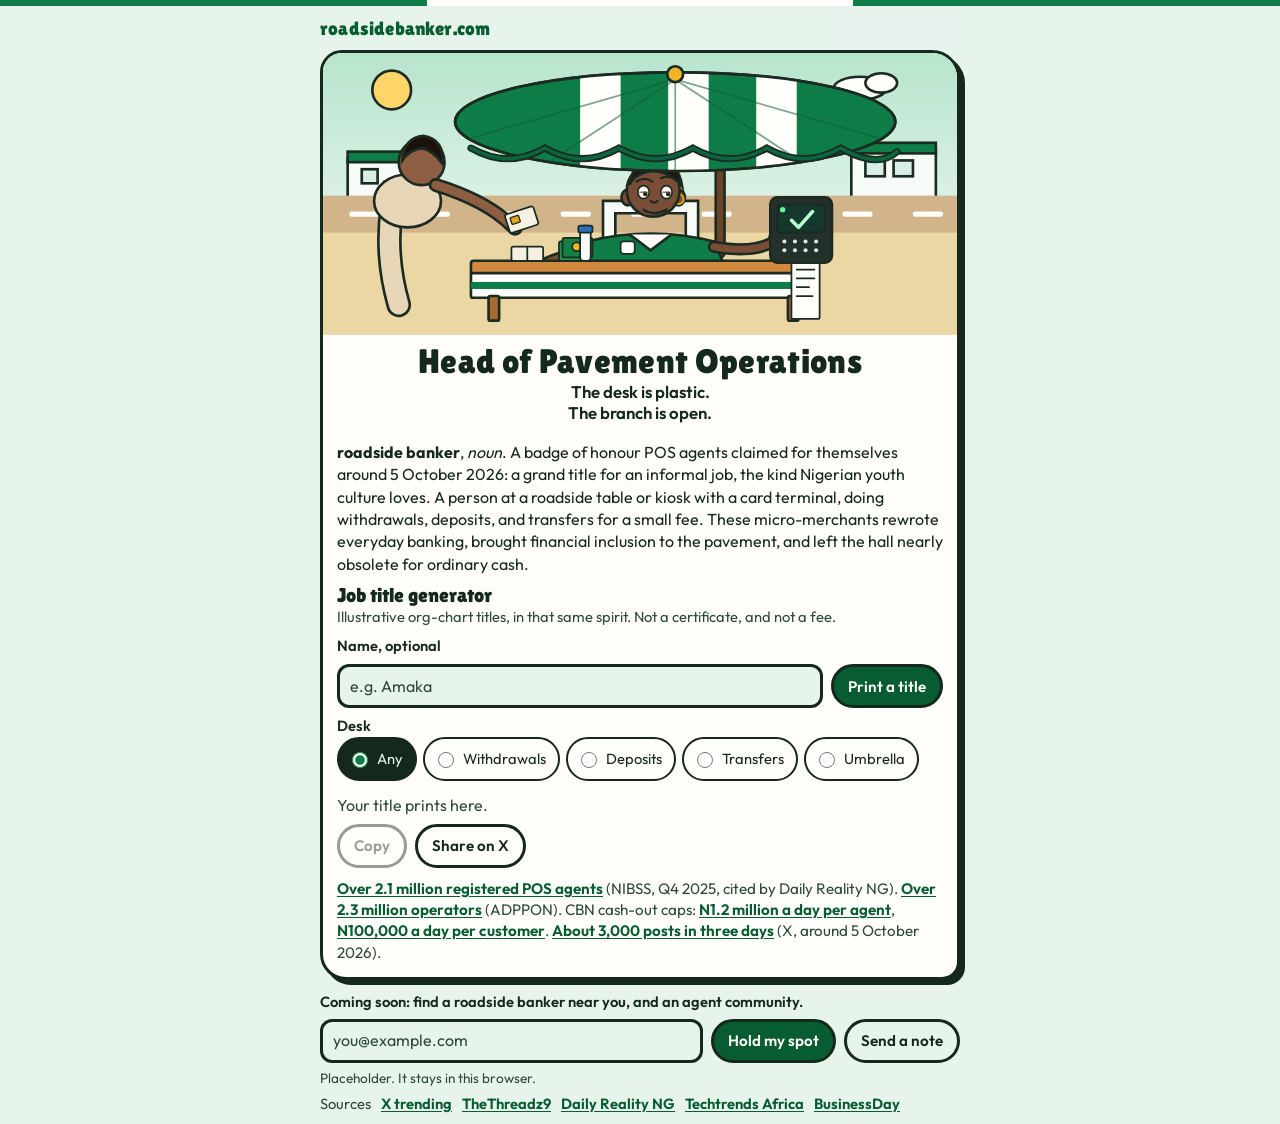
==== roadsidebanker/index.html @ df85bd72 "Add the roadsidebanker.com landing page. A one-panel static site for the POS-agent title the agents " ====
<!DOCTYPE html>
<html lang="en">
<head>
  <meta charset="utf-8">
  <meta name="viewport" content="width=device-width, initial-scale=1, viewport-fit=cover">
  <title>Head of Pavement Operations</title>
  <meta name="description" content="Roadside banker: a badge of honour POS agents claimed. Head of Pavement Operations, at a plastic table. Everyday cash, moved to the pavement.">
  <meta name="theme-color" content="#e7f4ec">
  <meta name="format-detection" content="telephone=no">
  <link rel="canonical" href="https://roadsidebanker.com/">
  <meta property="og:type" content="website">
  <meta property="og:locale" content="en_NG">
  <meta property="og:site_name" content="roadsidebanker.com">
  <meta property="og:title" content="Head of Pavement Operations">
  <meta property="og:description" content="The desk is plastic. The branch is open. POS agents claimed the title.">
  <meta property="og:url" content="https://roadsidebanker.com/">
  <meta property="og:image" content="https://roadsidebanker.com/og.png">
  <meta property="og:image:type" content="image/png">
  <meta property="og:image:width" content="1200">
  <meta property="og:image:height" content="630">
  <meta property="og:image:alt" content="Head of Pavement Operations. A roadside banker at a plastic table under an umbrella.">
  <meta name="twitter:card" content="summary_large_image">
  <meta name="twitter:title" content="Head of Pavement Operations">
  <meta name="twitter:description" content="The desk is plastic. The branch is open. POS agents claimed the title.">
  <meta name="twitter:image" content="https://roadsidebanker.com/og.png">
  <meta name="twitter:image:alt" content="Head of Pavement Operations. A roadside banker at a plastic table under an umbrella.">
  <link rel="icon" href="favicon.svg" type="image/svg+xml">
  <link rel="icon" href="favicon-32.png" type="image/png" sizes="32x32">
  <link rel="apple-touch-icon" href="apple-touch-icon.png">
  <link rel="preconnect" href="https://fonts.googleapis.com">
  <link rel="preconnect" href="https://fonts.gstatic.com" crossorigin>
  <link href="https://fonts.googleapis.com/css2?family=Lilita+One&family=Outfit:wght@400;600;700&display=swap" rel="stylesheet">
  <link rel="stylesheet" href="styles.css">
</head>
<body>
  <a class="skip" href="#main">Skip to content</a>
  <div class="flag" aria-hidden="true"></div>
  <header class="top">
    <p class="mark">roadsidebanker.com</p>
  </header>

  <main id="main" tabindex="-1">
    <article class="panel">
      <figure class="comic">
        <div class="art">
          <svg class="scene" viewBox="0 0 720 320" aria-hidden="true" focusable="false">
            <defs>
              <linearGradient id="sky" x1="0" y1="0" x2="0" y2="1">
                <stop offset="0%" stop-color="#b7e4cc"/>
                <stop offset="70%" stop-color="#e7f6ee"/>
                <stop offset="100%" stop-color="#f4fbf7"/>
              </linearGradient>
              <clipPath id="canopy-clip" clipPathUnits="userSpaceOnUse">
                <ellipse cx="400" cy="78" rx="250" ry="56"/>
              </clipPath>
              <clipPath id="slip-clip" clipPathUnits="userSpaceOnUse">
                <rect x="528" y="232" width="40" height="74"/>
              </clipPath>
            </defs>

            <rect width="720" height="320" fill="url(#sky)"/>
            <circle cx="78" cy="42" r="22" fill="#ffd56a" stroke="#1c2b22" stroke-width="3"/>
            <g class="cloud" fill="#fffefb" stroke="#1c2b22" stroke-width="3">
              <ellipse cx="610" cy="40" rx="30" ry="13"/>
              <ellipse cx="634" cy="34" rx="18" ry="11"/>
            </g>

            <g stroke="#1c2b22" stroke-width="3">
              <rect x="28" y="118" width="86" height="58" rx="2" fill="#f7fbf8"/>
              <rect x="28" y="112" width="86" height="12" fill="#0e7d48"/>
              <rect x="44" y="132" width="18" height="16" fill="#d7efe4"/>
              <rect x="70" y="146" width="16" height="30" fill="#c5ead6"/>
              <rect x="600" y="108" width="96" height="68" rx="2" fill="#f7fbf8"/>
              <rect x="600" y="102" width="96" height="12" fill="#0e7d48"/>
              <rect x="616" y="122" width="22" height="18" fill="#d7efe4"/>
              <rect x="648" y="122" width="22" height="18" fill="#d7efe4"/>
            </g>

            <rect x="0" y="162" width="720" height="46" fill="#d2b48a"/>
            <g fill="#fffef8">
              <rect x="30" y="180" width="34" height="6" rx="2"/>
              <rect x="110" y="180" width="34" height="6" rx="2"/>
              <rect x="190" y="180" width="34" height="6" rx="2"/>
              <rect x="270" y="180" width="34" height="6" rx="2"/>
              <rect x="350" y="180" width="34" height="6" rx="2"/>
              <rect x="430" y="180" width="34" height="6" rx="2"/>
              <rect x="510" y="180" width="34" height="6" rx="2"/>
              <rect x="590" y="180" width="34" height="6" rx="2"/>
              <rect x="670" y="180" width="34" height="6" rx="2"/>
            </g>
            <rect x="0" y="204" width="720" height="116" fill="#ead7a4"/>

            <rect x="446" y="36" width="10" height="196" rx="5" fill="#6b4428" stroke="#1c2b22" stroke-width="3"/>

            <g fill="#f7fbf8" stroke="#1c2b22" stroke-width="3">
              <path d="M318 168 h108 v78 h-14 v-64 h-80 v64 h-14 z"/>
            </g>

            <g>
              <path d="M300 214 Q372 196 444 214 L458 246 H286 Z" fill="#0e7d48" stroke="#1c2b22" stroke-width="3"/>
              <path d="M286 228 Q250 236 236 250" fill="none" stroke="#1c2b22" stroke-width="14" stroke-linecap="round"/>
              <path d="M286 228 Q250 236 236 250" fill="none" stroke="#7a4e36" stroke-width="8" stroke-linecap="round"/>
              <circle cx="232" cy="252" r="9" fill="#7a4e36" stroke="#1c2b22" stroke-width="3"/>
              <path d="M444 220 Q490 228 512 214" fill="none" stroke="#1c2b22" stroke-width="14" stroke-linecap="round"/>
              <path d="M444 220 Q490 228 512 214" fill="none" stroke="#7a4e36" stroke-width="8" stroke-linecap="round"/>
              <circle cx="516" cy="210" r="9" fill="#7a4e36" stroke="#1c2b22" stroke-width="3"/>
              <path d="M348 206 L372 224 L396 206" fill="#fffefb" stroke="#1c2b22" stroke-width="3" stroke-linejoin="round"/>
              <rect x="338" y="214" width="16" height="14" rx="3" fill="#fffefb" stroke="#1c2b22" stroke-width="2"/>
            </g>

            <g class="nod">
              <ellipse cx="346" cy="164" rx="7" ry="9" fill="#7a4e36" stroke="#1c2b22" stroke-width="3"/>
              <ellipse cx="404" cy="164" rx="7" ry="9" fill="#7a4e36" stroke="#1c2b22" stroke-width="3"/>
              <circle cx="404" cy="166" r="5.5" fill="none" stroke="#e6a31a" stroke-width="2.4"/>
              <circle cx="375" cy="156" r="30" fill="#7a4e36" stroke="#1c2b22" stroke-width="3"/>
              <path d="M348 150 Q352 122 376 120 Q404 122 408 152 Q396 136 376 134 Q354 136 348 150Z" fill="#23160f" stroke="#1c2b22" stroke-width="3"/>
              <path d="M356 146 Q366 140 374 146" fill="none" stroke="#1c2b22" stroke-width="2.5" stroke-linecap="round"/>
              <path d="M384 142 Q394 138 404 146" fill="none" stroke="#1c2b22" stroke-width="2.5" stroke-linecap="round"/>
              <ellipse cx="364" cy="158" rx="6.5" ry="7.5" fill="#fffefb" stroke="#1c2b22" stroke-width="2"/>
              <ellipse cx="390" cy="158" rx="6.5" ry="7.5" fill="#fffefb" stroke="#1c2b22" stroke-width="2"/>
              <circle cx="366" cy="160" r="2.6" fill="#1c2b22"/>
              <circle cx="392" cy="160" r="2.6" fill="#1c2b22"/>
              <ellipse class="lid" cx="364" cy="158" rx="7.5" ry="8.5"/>
              <ellipse class="lid" cx="390" cy="158" rx="7.5" ry="8.5"/>
              <path d="M372 168 Q376 172 380 168" fill="none" stroke="#1c2b22" stroke-width="2.4" stroke-linecap="round"/>
              <path d="M364 178 Q376 186 390 178" fill="none" stroke="#1c2b22" stroke-width="3" stroke-linecap="round"/>
            </g>

            <g class="canopy">
              <ellipse cx="400" cy="78" rx="250" ry="56" fill="#0e7d48" stroke="#1c2b22" stroke-width="3"/>
              <g clip-path="url(#canopy-clip)">
                <rect x="292" y="16" width="46" height="130" fill="#fffefb"/>
                <rect x="392" y="16" width="46" height="130" fill="#fffefb"/>
                <rect x="492" y="16" width="46" height="130" fill="#fffefb"/>
                <g stroke="#145c38" stroke-width="2" opacity="0.55">
                  <line x1="400" y1="30" x2="170" y2="96"/>
                  <line x1="400" y1="30" x2="250" y2="128"/>
                  <line x1="400" y1="30" x2="400" y2="134"/>
                  <line x1="400" y1="30" x2="550" y2="128"/>
                  <line x1="400" y1="30" x2="630" y2="96"/>
                </g>
              </g>
              <ellipse cx="400" cy="78" rx="250" ry="56" fill="none" stroke="#1c2b22" stroke-width="3"/>
              <path d="M168 108 Q210 132 252 108 Q294 132 336 108 Q378 132 420 108 Q462 132 504 108 Q546 132 588 108 Q630 132 652 112" fill="none" stroke="#1c2b22" stroke-width="8" stroke-linecap="round"/>
              <path d="M168 108 Q210 132 252 108 Q294 132 336 108 Q378 132 420 108 Q462 132 504 108 Q546 132 588 108 Q630 132 652 112" fill="none" stroke="#0a6540" stroke-width="4" stroke-linecap="round"/>
              <circle cx="400" cy="24" r="9" fill="#f0b429" stroke="#1c2b22" stroke-width="3"/>
            </g>

            <g stroke="#1c2b22" stroke-width="3">
              <rect x="168" y="236" width="392" height="16" rx="3" fill="#d0893f"/>
              <rect x="168" y="250" width="392" height="28" rx="2" fill="#fffefb"/>
              <rect x="168" y="260" width="392" height="8" fill="#0e7d48" stroke="none"/>
              <rect x="188" y="276" width="12" height="28" rx="2" fill="#a86b2e"/>
              <rect x="528" y="276" width="12" height="28" rx="2" fill="#a86b2e"/>
            </g>

            <g stroke="#1c2b22" stroke-width="2">
              <rect x="214" y="220" width="36" height="16" rx="2" fill="#f4efe2"/>
              <path d="M232 220 v16" fill="none"/>
              <rect x="268" y="214" width="34" height="22" rx="2" fill="#1f8f52"/>
              <rect x="272" y="210" width="34" height="22" rx="2" fill="#148046"/>
              <circle cx="288" cy="220" r="5" fill="#f0b429" stroke="#1c2b22" stroke-width="2"/>
              <rect x="292" y="196" width="12" height="40" rx="4" fill="#f7fbf8"/>
              <rect x="290" y="196" width="16" height="8" rx="2" fill="#2f6fbf"/>
            </g>

            <g clip-path="url(#slip-clip)">
              <g class="slip">
                <rect x="532" y="232" width="32" height="70" rx="2" fill="#fffef8" stroke="#1c2b22" stroke-width="2"/>
                <path d="M538 246 h20 M538 256 h20 M538 266 h14 M538 276 h18" fill="none" stroke="#1c2b22" stroke-width="2" stroke-linecap="round"/>
              </g>
            </g>

            <g stroke="#1c2b22" stroke-width="3">
              <rect x="508" y="164" width="70" height="74" rx="8" fill="#24312b"/>
              <rect x="516" y="172" width="54" height="32" rx="4" fill="#14382c"/>
              <circle class="led" cx="522" cy="178" r="3" fill="#5dffa0" stroke="none"/>
              <path d="M532 190 l8 8 16-18" fill="none" stroke="#b8ffd2" stroke-width="4" stroke-linecap="round" stroke-linejoin="round"/>
              <g fill="#d7efe4" stroke="none">
                <circle cx="524" cy="214" r="2.3"/>
                <circle cx="536" cy="214" r="2.3"/>
                <circle cx="548" cy="214" r="2.3"/>
                <circle cx="560" cy="214" r="2.3"/>
                <circle cx="524" cy="224" r="2.3"/>
                <circle cx="536" cy="224" r="2.3"/>
                <circle cx="548" cy="224" r="2.3"/>
                <circle cx="560" cy="224" r="2.3"/>
              </g>
            </g>

            <g>
              <path d="M78 176 Q70 230 86 286" fill="none" stroke="#1c2b22" stroke-width="28" stroke-linecap="round"/>
              <path d="M78 176 Q70 230 86 286" fill="none" stroke="#e7d7b8" stroke-width="22" stroke-linecap="round"/>
              <ellipse cx="96" cy="168" rx="38" ry="30" fill="#e7d7b8" stroke="#1c2b22" stroke-width="3"/>
              <circle cx="112" cy="124" r="26" fill="#8d5e42" stroke="#1c2b22" stroke-width="3"/>
              <path d="M90 122 Q92 96 114 94 Q138 98 136 126 Q124 110 112 108 Q98 110 90 122Z" fill="#1c120c" stroke="#1c2b22" stroke-width="3"/>
              <path d="M128 150 Q186 168 214 196" fill="none" stroke="#1c2b22" stroke-width="16" stroke-linecap="round"/>
              <path d="M128 150 Q186 168 214 196" fill="none" stroke="#8d5e42" stroke-width="10" stroke-linecap="round"/>
              <circle cx="218" cy="198" r="8" fill="#8d5e42" stroke="#1c2b22" stroke-width="3"/>
              <g transform="translate(206,184) rotate(-18)">
                <rect width="34" height="22" rx="3" fill="#f7f1e4" stroke="#1c2b22" stroke-width="2"/>
                <rect x="5" y="5" width="10" height="8" rx="1" fill="#e6a31a" stroke="#1c2b22" stroke-width="1.5"/>
              </g>
            </g>
          </svg>
        </div>
        <figcaption>
          <h1 id="word">Head of Pavement Operations</h1>
          <p class="gag">The desk is plastic.<br> The branch is open.</p>
          <p class="sr-only">Cartoon of a roadside banker at a plastic table under a green and white umbrella, with a card terminal printing a receipt.</p>
        </figcaption>
      </figure>

      <div class="sheet">
        <div class="def">
          <p><strong>roadside banker</strong>, <em>noun</em>. A badge of honour POS agents claimed for themselves around 5 October 2026: a grand title for an informal job, the kind Nigerian youth culture loves. A person at a roadside table or kiosk with a card terminal, doing withdrawals, deposits, and transfers for a small fee. These micro-merchants rewrote everyday banking, brought financial inclusion to the pavement, and left the hall nearly obsolete for ordinary cash.</p>
        </div>

        <form class="toy" id="titles" aria-describedby="toy-note">
          <div>
            <h2 id="toy-title">Job title generator</h2>
            <p class="note" id="toy-note">Illustrative org-chart titles, in that same spirit. Not a certificate, and not a fee.</p>
          </div>

          <div class="name-row">
            <label for="person-name">Name, optional</label>
            <input id="person-name" name="person-name" type="text" maxlength="40" autocomplete="off" placeholder="e.g. Amaka">
            <button type="submit" class="btn">Print a title</button>
          </div>

          <fieldset class="desk">
            <legend>Desk</legend>
            <label><input type="radio" name="desk" value="any" checked> <span>Any</span></label>
            <label><input type="radio" name="desk" value="withdrawals"> <span>Withdrawals</span></label>
            <label><input type="radio" name="desk" value="deposits"> <span>Deposits</span></label>
            <label><input type="radio" name="desk" value="transfers"> <span>Transfers</span></label>
            <label><input type="radio" name="desk" value="umbrella"> <span>Umbrella</span></label>
          </fieldset>

          <div id="slip" aria-live="polite">
            <p id="title-out"></p>
            <p id="desk-out"></p>
            <p class="example" id="example-row" hidden><span class="tag">Example</span> <span id="example-text"></span></p>
          </div>

          <div class="actions">
            <button type="button" class="btn ghost" id="copy-btn" disabled>Copy</button>
            <a class="btn ghost" id="share-btn" href="https://x.com/intent/tweet?text=Head%20of%20Pavement%20Operations.%20The%20desk%20is%20plastic.%20The%20branch%20is%20open.%0A%0Ahttps%3A%2F%2Froadsidebanker.com%2F" target="_blank" rel="noopener noreferrer">Share on X<span class="sr-only"> (opens in a new tab)</span></a>
          </div>
        </form>

        <p class="facts">
          <a href="https://www.dailyrealityngnews.com/2026/03/pos-agent-banking-nigeria-cbn-rules-commissions.html" target="_blank" rel="noopener noreferrer">Over 2.1 million registered POS agents<span class="sr-only"> (opens in a new tab)</span></a> (NIBSS, Q4 2025, cited by Daily Reality NG).
          <a href="https://techtrends.africa/pos-terminal-fraud-in-nigeria/" target="_blank" rel="noopener noreferrer">Over 2.3 million operators<span class="sr-only"> (opens in a new tab)</span></a> (ADPPON).
          CBN cash-out caps:
          <a href="https://businessday.ng/companies/article/pos-growth-slows-as-nigerias-payments-market-enters-new-phase/" target="_blank" rel="noopener noreferrer">N1.2 million a day per agent<span class="sr-only"> (opens in a new tab)</span></a>,
          <a href="https://techtrends.africa/pos-terminal-fraud-in-nigeria/" target="_blank" rel="noopener noreferrer">N100,000 a day per customer<span class="sr-only"> (opens in a new tab)</span></a>.
          <a href="https://x.com/i/trending/2107561807900819638" target="_blank" rel="noopener noreferrer">About 3,000 posts in three days<span class="sr-only"> (opens in a new tab)</span></a> (X, around 5 October 2026).
        </p>
      </div>
    </article>
  </main>

  <footer class="foot" id="coming-soon">
    <form class="soon" id="soon" method="post" action="#coming-soon">
      <label for="soon-email">Coming soon: find a roadside banker near you, and an agent community.</label>
      <div class="soon-row">
        <input id="soon-email" name="email" type="email" inputmode="email" autocomplete="email" maxlength="120" required placeholder="you@example.com">
        <button type="submit" class="btn">Hold my spot</button>
        <a class="btn ghost" id="mail-link" href="mailto:hello@roadsidebanker.com?subject=Find%20a%20roadside%20banker%20near%20me&amp;body=Please%20tell%20me%20when%20I%20can%20find%20a%20roadside%20banker%20near%20me.">Send a note</a>
      </div>
      <p class="soon-status" id="soon-status" aria-live="polite">Placeholder. It stays in this browser.</p>
    </form>
    <p class="sources">
      <span>Sources</span>
      <a href="https://x.com/i/trending/2107561807900819638" target="_blank" rel="noopener noreferrer">X trending<span class="sr-only"> (opens in a new tab): story, around 5 October 2026</span></a>
      <a href="https://x.com/TheThreadz9/status/2107243238147141804" target="_blank" rel="noopener noreferrer">TheThreadz9<span class="sr-only"> (opens in a new tab): post on X</span></a>
      <a href="https://www.dailyrealityngnews.com/2026/03/pos-agent-banking-nigeria-cbn-rules-commissions.html" target="_blank" rel="noopener noreferrer">Daily Reality NG<span class="sr-only"> (opens in a new tab): NIBSS Q4 2025 count, over 2.1 million registered POS agents</span></a>
      <a href="https://techtrends.africa/pos-terminal-fraud-in-nigeria/" target="_blank" rel="noopener noreferrer">Techtrends Africa<span class="sr-only"> (opens in a new tab): ADPPON, over 2.3 million operators, and the N100,000 customer cap</span></a>
      <a href="https://businessday.ng/companies/article/pos-growth-slows-as-nigerias-payments-market-enters-new-phase/" target="_blank" rel="noopener noreferrer">BusinessDay<span class="sr-only"> (opens in a new tab): CBN N1.2 million daily cash-out cap per agent</span></a>
    </p>
  </footer>
  <p id="copy-status" class="sr-only" aria-live="polite"></p>
  <script src="site.js"></script>
</body>
</html>
---- roadsidebanker/styles.css ----
:root {
  --bg: #e7f4ec;
  --ink: #14281c;
  --muted: #2c4a3a;
  --card: #fffefb;
  --green: #0e7d48;
  --green-deep: #085c32;
  --gold: #e6a31a;
  --focus: #8a4b08;
  --header: rgba(231, 244, 236, 0.94);
  --display: "Lilita One", "Arial Rounded MT Bold", "Trebuchet MS", sans-serif;
  --sans: "Outfit", "Avenir Next", "Segoe UI", sans-serif;
  color-scheme: light;
}

*,
*::before,
*::after {
  box-sizing: border-box;
}

html {
  height: 100%;
}

body {
  margin: 0;
  min-height: 100%;
  min-height: 100dvh;
  display: flex;
  flex-direction: column;
  color: var(--ink);
  background: var(--bg);
  font-family: var(--sans);
  font-size: 1rem;
  line-height: 1.4;
  padding-left: env(safe-area-inset-left);
  padding-right: env(safe-area-inset-right);
}

p,
h1,
h2 {
  margin: 0;
}

a {
  color: var(--green-deep);
  text-underline-offset: 0.16em;
}

a:hover {
  color: var(--ink);
}

:focus {
  outline: none;
}

:focus-visible {
  outline: 3px solid var(--focus);
  outline-offset: 3px;
}

.skip {
  position: absolute;
  left: 12px;
  top: -40px;
  background: var(--ink);
  color: var(--bg);
  padding: 8px 12px;
  z-index: 5;
}

.skip:focus {
  top: 8px;
}

.sr-only {
  position: absolute;
  width: 1px;
  height: 1px;
  padding: 0;
  margin: -1px;
  overflow: hidden;
  clip: rect(0, 0, 0, 0);
  white-space: nowrap;
  border: 0;
}

.flag {
  position: sticky;
  top: 0;
  z-index: 3;
  height: 6px;
  background: linear-gradient(90deg, #0e7d48 0 33.34%, #fffefb 33.34% 66.67%, #0e7d48 66.67%);
}

.top,
.foot,
main {
  width: min(640px, calc(100% - 20px));
  margin-left: auto;
  margin-right: auto;
}

.top {
  display: flex;
  align-items: center;
  min-height: 44px;
  position: sticky;
  top: 6px;
  z-index: 2;
  background: var(--header);
}

.mark {
  font-family: var(--display);
  font-size: 1.2rem;
  letter-spacing: 0.01em;
  color: var(--green-deep);
}

main {
  flex: 1;
  margin-bottom: 8px;
}

.panel {
  background: var(--card);
  border: 3px solid var(--ink);
  border-radius: 22px 28px 18px 26px;
  box-shadow: 5px 5px 0 var(--ink);
  overflow: hidden;
}

.comic {
  margin: 0;
}

.art {
  background: #c5ead6;
}

.scene {
  display: block;
  width: 100%;
  height: auto;
}

.comic h1 {
  margin: 0;
  padding: 8px 14px 0;
  text-align: center;
  font-family: var(--display);
  font-size: clamp(1.55rem, 6.2vw, 2.15rem);
  font-weight: 400;
  letter-spacing: 0.01em;
  line-height: 1.05;
}

.gag {
  padding: 2px 14px 2px;
  text-align: center;
  font-size: 1.05rem;
  font-weight: 600;
  line-height: 1.25;
}

.sheet {
  display: grid;
  gap: 10px;
  padding: 8px 14px 14px;
}

.def p {
  margin-top: 8px;
}

.def em {
  font-style: italic;
}

.toy {
  display: grid;
  gap: 8px;
}

.toy h2 {
  font-family: var(--display);
  font-size: 1.25rem;
  font-weight: 400;
  line-height: 1;
}

.note,
.facts,
.soon p,
.foot {
  color: var(--muted);
}

.note {
  margin-top: 2px;
  font-size: 0.92rem;
}

.name-row,
.actions,
.soon-row {
  display: flex;
  flex-wrap: wrap;
  gap: 8px;
  align-items: center;
}

.name-row label,
.soon label {
  flex: 1 0 100%;
  font-weight: 600;
  font-size: 0.92rem;
  color: var(--ink);
}

input {
  flex: 1 1 10rem;
  min-width: 0;
  min-height: 44px;
  border: 3px solid var(--ink);
  border-radius: 12px;
  background: var(--bg);
  color: var(--ink);
  font: 400 1rem/1.3 var(--sans);
  padding: 8px 10px;
}

input::placeholder {
  color: var(--muted);
}

.desk {
  margin: 0;
  padding: 0;
  border: 0;
  display: flex;
  flex-wrap: wrap;
  gap: 6px;
  align-items: center;
}

.desk legend {
  font-weight: 600;
  font-size: 0.92rem;
  padding: 0;
  margin-right: 2px;
}

.desk label {
  display: inline-flex;
  align-items: center;
  gap: 6px;
  min-height: 44px;
  border: 2px solid var(--ink);
  border-radius: 999px;
  padding: 4px 12px 4px 8px;
  background: transparent;
  cursor: pointer;
  font-size: 0.92rem;
}

.desk label:has(input:checked) {
  background: var(--ink);
  color: var(--bg);
}

.desk input {
  accent-color: var(--green);
  min-height: 0;
  width: 1rem;
  height: 1rem;
  flex: 0 0 auto;
  border: 0;
  padding: 0;
}

.btn {
  appearance: none;
  display: inline-flex;
  align-items: center;
  justify-content: center;
  min-height: 44px;
  border: 3px solid var(--ink);
  border-radius: 999px;
  background: var(--green-deep);
  color: #fffefb;
  font: 600 0.95rem/1 var(--sans);
  padding: 8px 14px;
  cursor: pointer;
  text-decoration: none;
}

.btn:hover {
  background: #064526;
  color: #fffefb;
}

.btn.ghost {
  background: transparent;
  color: var(--ink);
}

.btn.ghost:hover {
  background: var(--bg);
  color: var(--ink);
}

.btn:disabled {
  opacity: 0.45;
  cursor: not-allowed;
}

#slip.pop {
  animation: pop-in 0.28s ease;
}

#title-out {
  font-family: var(--display);
  font-size: clamp(1.25rem, 4.5vw, 1.6rem);
  font-weight: 400;
  line-height: 1.05;
  overflow-wrap: anywhere;
}

#title-out:empty::before {
  content: "Your title prints here.";
  font-family: var(--sans);
  font-weight: 400;
  font-size: 1rem;
  color: var(--muted);
}

#desk-out {
  font-weight: 600;
  color: var(--green-deep);
}

#desk-out:empty {
  display: none;
}

.example {
  margin-top: 4px;
}

.tag {
  display: inline-block;
  margin-right: 4px;
  padding: 1px 7px;
  border: 2px solid var(--ink);
  border-radius: 999px;
  background: var(--gold);
  color: var(--ink);
  font-size: 0.72rem;
  font-weight: 700;
  letter-spacing: 0.04em;
  text-transform: uppercase;
  vertical-align: 0.1em;
}

.facts {
  font-size: 0.92rem;
}

.facts a {
  font-weight: 650;
}

.foot {
  display: grid;
  gap: 6px;
  padding: 4px 0 calc(10px + env(safe-area-inset-bottom));
  font-size: 0.92rem;
}

.soon {
  display: grid;
  gap: 6px;
}

.soon-status {
  font-size: 0.85rem;
}

.sources {
  display: flex;
  flex-wrap: wrap;
  gap: 4px 10px;
  align-items: baseline;
}

.sources a {
  font-weight: 650;
}

.lid {
  fill: #7a4e36;
  transform-box: fill-box;
  transform-origin: center;
  transform: scaleY(0.08);
  animation: blink 4.8s linear infinite;
}

.canopy {
  transform-box: fill-box;
  transform-origin: 50% 8%;
  animation: sway 4.6s ease-in-out infinite;
}

.slip {
  animation: print 3.6s ease-in-out infinite;
}

.cloud {
  animation: drift 16s ease-in-out infinite;
}

.led {
  transform-box: fill-box;
  transform-origin: center;
  animation: glow 1.8s ease-in-out infinite;
}

@keyframes blink {
  0%,
  92%,
  100% {
    transform: scaleY(0.08);
  }
  95%,
  97% {
    transform: scaleY(1);
  }
}

@keyframes sway {
  0%,
  100% {
    transform: rotate(-3deg);
  }
  50% {
    transform: rotate(3deg);
  }
}

@keyframes print {
  0% {
    transform: translateY(-74px);
    opacity: 0;
  }
  10% {
    opacity: 1;
  }
  42%,
  72% {
    transform: translateY(0);
    opacity: 1;
  }
  90% {
    opacity: 0;
  }
  100% {
    transform: translateY(-74px);
    opacity: 0;
  }
}

@keyframes drift {
  0%,
  100% {
    transform: translateX(0);
  }
  50% {
    transform: translateX(16px);
  }
}

@keyframes glow {
  0%,
  100% {
    opacity: 0.35;
  }
  50% {
    opacity: 1;
  }
}

@keyframes pop-in {
  0% {
    transform: translateY(4px);
  }
  100% {
    transform: none;
  }
}

@media (min-width: 720px) {
  .facts {
    font-size: 0.95rem;
  }
}

@media (prefers-reduced-motion: reduce) {
  html {
    scroll-behavior: auto;
  }

  *,
  *::before,
  *::after {
    animation: none !important;
    transition: none !important;
  }
}

@media (forced-colors: active) {
  .btn,
  .desk label:has(input:checked),
  .tag {
    forced-color-adjust: none;
  }
}
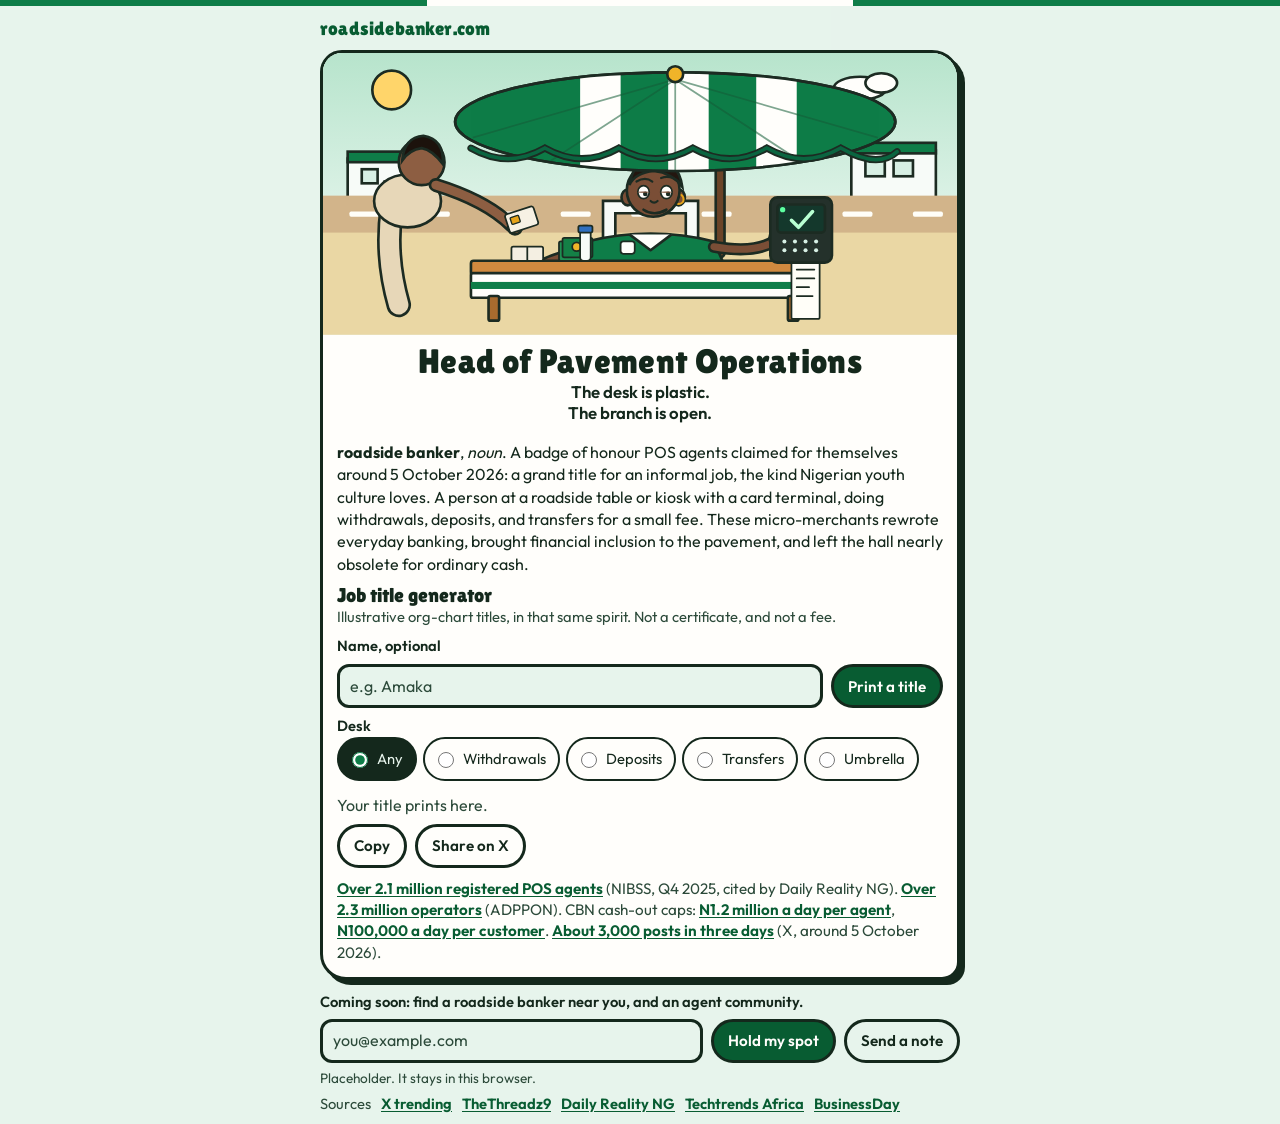
==== commit d61927ea: "Keep copy feedback on the page, not only on the button. The control stays available, and a line unde" ====
--- a/roadsidebanker/index.html
+++ b/roadsidebanker/index.html
@@ -244,8 +244,9 @@
           </div>
 
           <div class="actions">
-            <button type="button" class="btn ghost" id="copy-btn" disabled>Copy</button>
+            <button type="button" class="btn ghost" id="copy-btn">Copy</button>
             <a class="btn ghost" id="share-btn" href="https://x.com/intent/tweet?text=Head%20of%20Pavement%20Operations.%20The%20desk%20is%20plastic.%20The%20branch%20is%20open.%0A%0Ahttps%3A%2F%2Froadsidebanker.com%2F" target="_blank" rel="noopener noreferrer">Share on X<span class="sr-only"> (opens in a new tab)</span></a>
+            <p class="copy-note" id="copy-note" aria-live="polite"></p>
           </div>
         </form>
 
--- a/roadsidebanker/styles.css
+++ b/roadsidebanker/styles.css
@@ -319,6 +319,17 @@
   cursor: not-allowed;
 }
 
+.copy-note {
+  flex: 1 0 100%;
+  margin: 0;
+  font-size: 0.92rem;
+  color: var(--green-deep);
+}
+
+.copy-note:empty {
+  display: none;
+}
+
 #slip.pop {
   animation: pop-in 0.28s ease;
 }
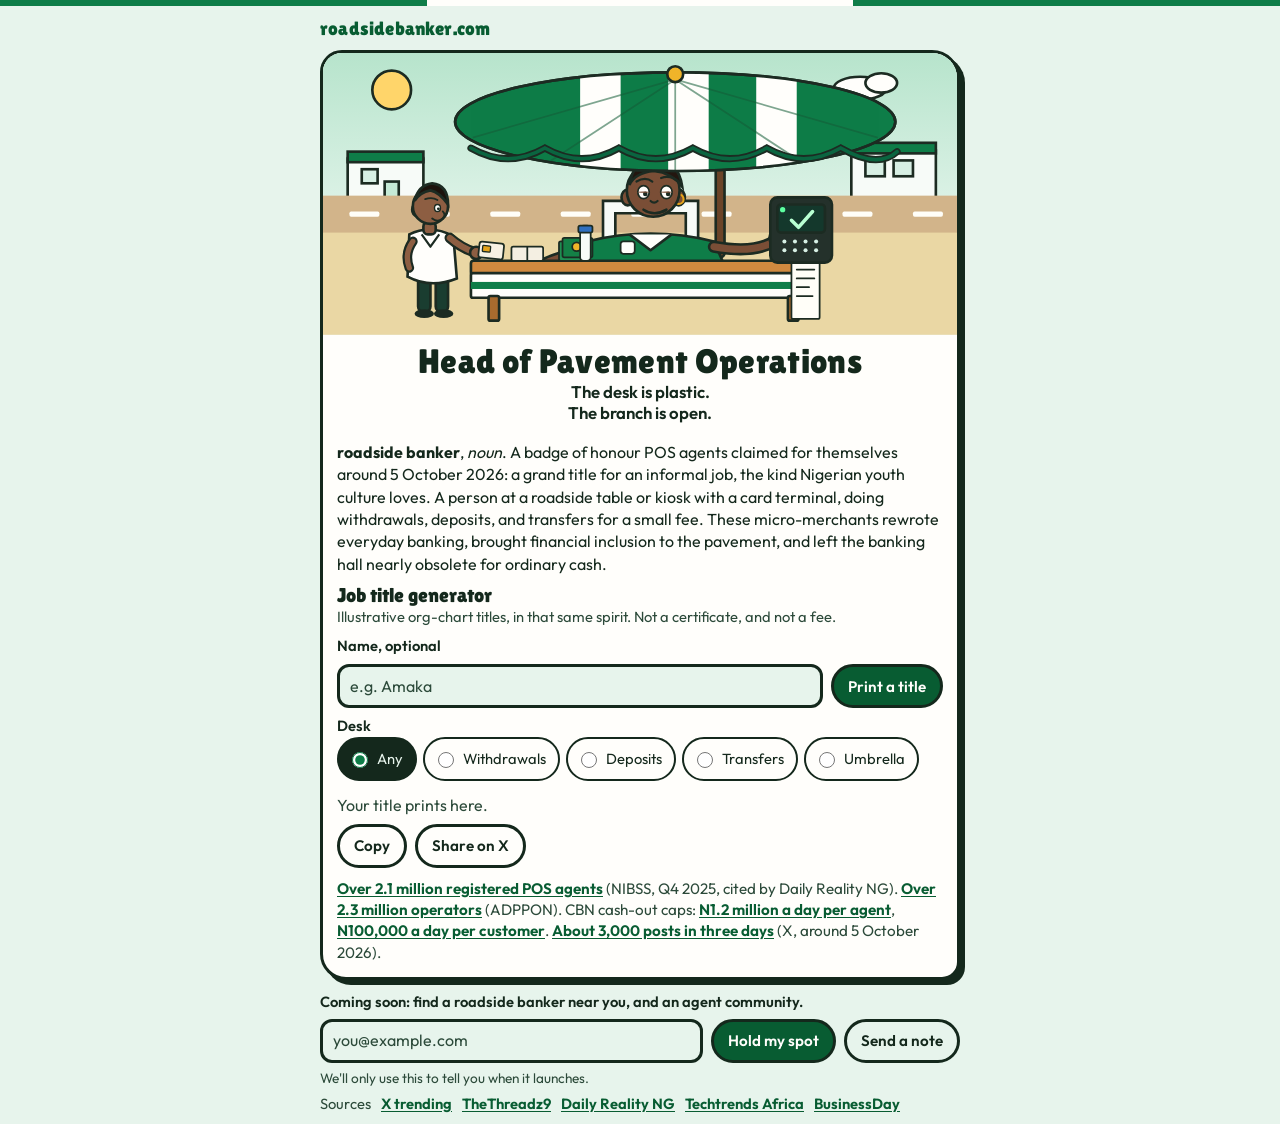
==== commit deadc805: "Redraw the customer and stop the header covering the page. The figure on the left is a person handin" ====
--- a/roadsidebanker/index.html
+++ b/roadsidebanker/index.html
@@ -189,18 +189,30 @@
             </g>
 
             <g>
-              <path d="M78 176 Q70 230 86 286" fill="none" stroke="#1c2b22" stroke-width="28" stroke-linecap="round"/>
-              <path d="M78 176 Q70 230 86 286" fill="none" stroke="#e7d7b8" stroke-width="22" stroke-linecap="round"/>
-              <ellipse cx="96" cy="168" rx="38" ry="30" fill="#e7d7b8" stroke="#1c2b22" stroke-width="3"/>
-              <circle cx="112" cy="124" r="26" fill="#8d5e42" stroke="#1c2b22" stroke-width="3"/>
-              <path d="M90 122 Q92 96 114 94 Q138 98 136 126 Q124 110 112 108 Q98 110 90 122Z" fill="#1c120c" stroke="#1c2b22" stroke-width="3"/>
-              <path d="M128 150 Q186 168 214 196" fill="none" stroke="#1c2b22" stroke-width="16" stroke-linecap="round"/>
-              <path d="M128 150 Q186 168 214 196" fill="none" stroke="#8d5e42" stroke-width="10" stroke-linecap="round"/>
-              <circle cx="218" cy="198" r="8" fill="#8d5e42" stroke="#1c2b22" stroke-width="3"/>
-              <g transform="translate(206,184) rotate(-18)">
-                <rect width="34" height="22" rx="3" fill="#f7f1e4" stroke="#1c2b22" stroke-width="2"/>
-                <rect x="5" y="5" width="10" height="8" rx="1" fill="#e6a31a" stroke="#1c2b22" stroke-width="1.5"/>
-              </g>
+              <rect x="108" y="248" width="14" height="46" rx="6" fill="#1a3d30" stroke="#1c2b22" stroke-width="3"/>
+              <rect x="128" y="248" width="14" height="46" rx="6" fill="#1a3d30" stroke="#1c2b22" stroke-width="3"/>
+              <ellipse cx="115" cy="296" rx="11" ry="5" fill="#1c2b22"/>
+              <ellipse cx="137" cy="296" rx="11" ry="5" fill="#1c2b22"/>
+              <path d="M98 206 Q122 194 148 208 L152 256 Q122 268 96 254 Z" fill="#fffefb" stroke="#1c2b22" stroke-width="3"/>
+              <path d="M112 206 L122 220 L132 206" fill="none" stroke="#1c2b22" stroke-width="2.5" stroke-linejoin="round"/>
+              <path d="M102 214 Q92 228 98 244" fill="none" stroke="#1c2b22" stroke-width="11" stroke-linecap="round"/>
+              <path d="M102 214 Q92 228 98 244" fill="none" stroke="#8d5e42" stroke-width="6" stroke-linecap="round"/>
+              <path d="M144 210 Q158 222 172 226" fill="none" stroke="#1c2b22" stroke-width="12" stroke-linecap="round"/>
+              <path d="M144 210 Q158 222 172 226" fill="none" stroke="#8d5e42" stroke-width="7" stroke-linecap="round"/>
+              <circle cx="174" cy="227" r="7" fill="#8d5e42" stroke="#1c2b22" stroke-width="3"/>
+              <g transform="translate(178,214) rotate(6)">
+                <rect width="28" height="18" rx="3" fill="#f7f1e4" stroke="#1c2b22" stroke-width="2"/>
+                <rect x="4" y="4" width="9" height="7" rx="1" fill="#e6a31a" stroke="#1c2b22" stroke-width="1.5"/>
+              </g>
+              <rect x="114" y="192" width="14" height="14" rx="5" fill="#8d5e42" stroke="#1c2b22" stroke-width="3"/>
+              <ellipse cx="106" cy="178" rx="5" ry="7" fill="#8d5e42" stroke="#1c2b22" stroke-width="2.5"/>
+              <circle cx="122" cy="174" r="20" fill="#8d5e42" stroke="#1c2b22" stroke-width="3"/>
+              <path d="M104 168 Q108 150 124 148 Q142 150 142 172 Q132 158 122 156 Q110 158 104 168Z" fill="#1c120c" stroke="#1c2b22" stroke-width="3"/>
+              <path d="M116 166 Q124 163 130 167" fill="none" stroke="#1c2b22" stroke-width="2" stroke-linecap="round"/>
+              <ellipse cx="130" cy="176" rx="3.4" ry="4" fill="#fffefb" stroke="#1c2b22" stroke-width="1.6"/>
+              <circle cx="131" cy="177" r="1.6" fill="#1c2b22"/>
+              <path d="M136 180 Q140 184 136 188" fill="none" stroke="#1c2b22" stroke-width="2" stroke-linecap="round"/>
+              <path d="M124 188 Q130 193 136 188" fill="none" stroke="#1c2b22" stroke-width="2.2" stroke-linecap="round"/>
             </g>
           </svg>
         </div>
@@ -213,7 +225,7 @@
 
       <div class="sheet">
         <div class="def">
-          <p><strong>roadside banker</strong>, <em>noun</em>. A badge of honour POS agents claimed for themselves around 5 October 2026: a grand title for an informal job, the kind Nigerian youth culture loves. A person at a roadside table or kiosk with a card terminal, doing withdrawals, deposits, and transfers for a small fee. These micro-merchants rewrote everyday banking, brought financial inclusion to the pavement, and left the hall nearly obsolete for ordinary cash.</p>
+          <p><strong>roadside banker</strong>, <em>noun</em>. A badge of honour POS agents claimed for themselves around 5 October 2026: a grand title for an informal job, the kind Nigerian youth culture loves. A person at a roadside table or kiosk with a card terminal, doing withdrawals, deposits, and transfers for a small fee. These micro-merchants rewrote everyday banking, brought financial inclusion to the pavement, and left the banking hall nearly obsolete for ordinary cash.</p>
         </div>
 
         <form class="toy" id="titles" aria-describedby="toy-note">
@@ -270,7 +282,7 @@
         <button type="submit" class="btn">Hold my spot</button>
         <a class="btn ghost" id="mail-link" href="mailto:hello@roadsidebanker.com?subject=Find%20a%20roadside%20banker%20near%20me&amp;body=Please%20tell%20me%20when%20I%20can%20find%20a%20roadside%20banker%20near%20me.">Send a note</a>
       </div>
-      <p class="soon-status" id="soon-status" aria-live="polite">Placeholder. It stays in this browser.</p>
+      <p class="soon-status" id="soon-status" aria-live="polite">We'll only use this to tell you when it launches.</p>
     </form>
     <p class="sources">
       <span>Sources</span>
--- a/roadsidebanker/styles.css
+++ b/roadsidebanker/styles.css
@@ -89,9 +89,6 @@
 }
 
 .flag {
-  position: sticky;
-  top: 0;
-  z-index: 3;
   height: 6px;
   background: linear-gradient(90deg, #0e7d48 0 33.34%, #fffefb 33.34% 66.67%, #0e7d48 66.67%);
 }
@@ -108,9 +105,6 @@
   display: flex;
   align-items: center;
   min-height: 44px;
-  position: sticky;
-  top: 6px;
-  z-index: 2;
   background: var(--header);
 }
 
